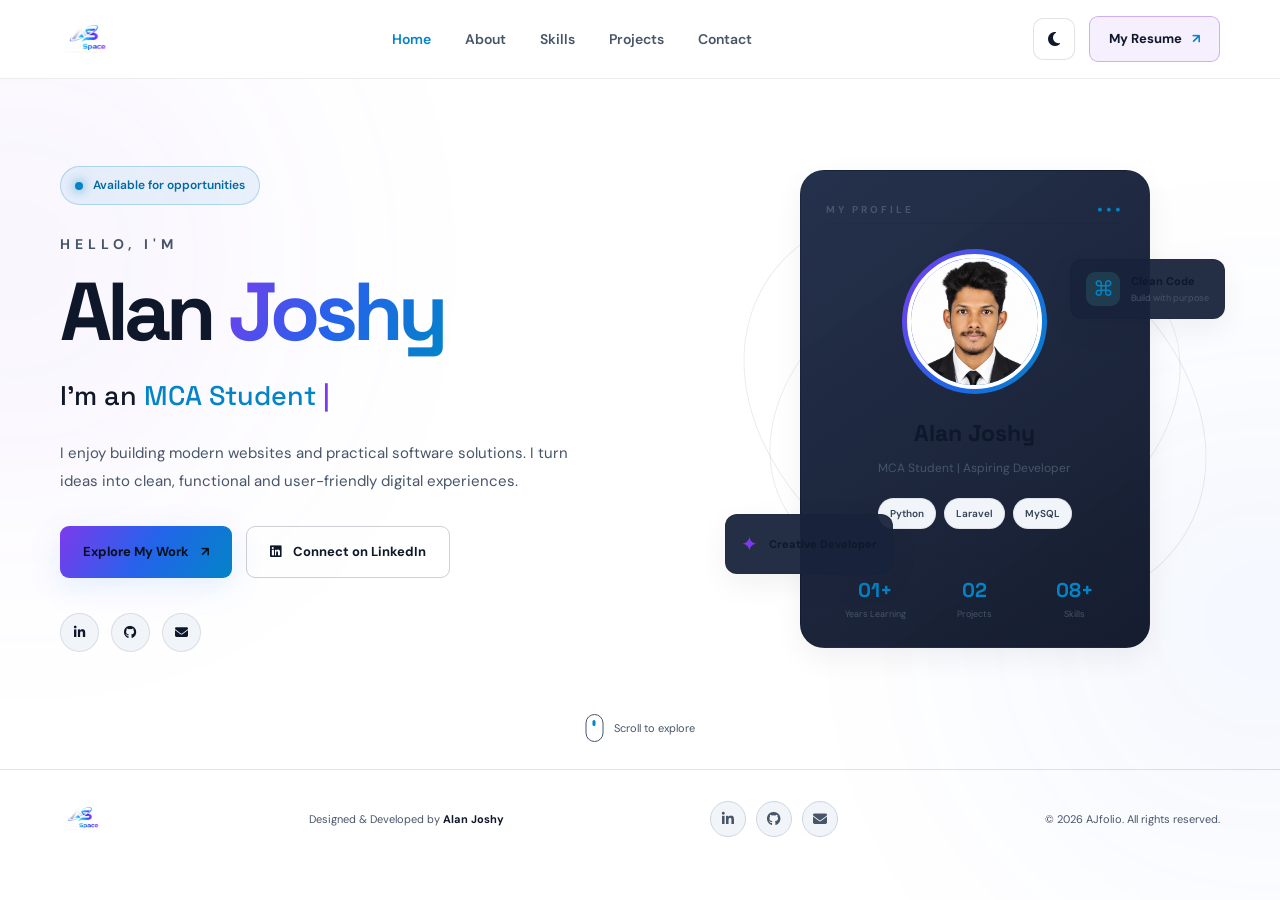
==== index.html @ fa3f9664 "first commit" ====
<!DOCTYPE html>
<html lang="en">
<head>
    <meta charset="UTF-8">
    <meta name="viewport" content="width=device-width, initial-scale=1.0">
    <meta name="description" content="Alan Joshy - MCA student and aspiring software developer. Explore my skills, projects and portfolio.">

    <title>AJfolio | Alan Joshy</title>

    <link rel="preconnect" href="https://fonts.googleapis.com">
    <link rel="preconnect" href="https://fonts.gstatic.com" crossorigin>
    <link href="https://fonts.googleapis.com/css2?family=DM+Sans:wght@400;500;600;700&family=Space+Grotesk:wght@400;500;600;700&display=swap" rel="stylesheet">
    <link rel="stylesheet" href="https://cdnjs.cloudflare.com/ajax/libs/font-awesome/6.5.2/css/all.min.css">
    <link rel="icon" type="image/png" href="Assets/images/logo.png">
    <script>
        (function() {
            var saved = localStorage.getItem('theme');
            var pref = saved || (window.matchMedia('(prefers-color-scheme: light)').matches ? 'light' : 'dark');
            document.documentElement.setAttribute('data-theme', pref);
        })();
    </script>
    <link rel="stylesheet" href="Assets/css/style.css">
</head>
<body>

    <div class="background-glow glow-one"></div>
    <div class="background-glow glow-two"></div>

    <!-- Navigation -->
    <header class="header">
        <nav class="navbar container">
            <a href="#home" class="logo" aria-label="AlanSpace Home">
                <img src="Assets/images/logo.png" alt="AlanSpace" class="logo-img">
            </a>

            <button class="menu-toggle" id="menuToggle"
                aria-label="Open navigation menu" aria-expanded="false">
                <span></span>
                <span></span>
                <span></span>
            </button>

            <ul class="nav-links" id="navLinks">
                <li><a href="index.html" class="active">Home</a></li>
                <li><a href="about.html">About</a></li>
                <li><a href="about.html#skills">Skills</a></li>
                <li><a href="about.html#projects">Projects</a></li>
                <li><a href="#contact">Contact</a></li>
            </ul>

            <div class="nav-actions">
                <button class="theme-toggle" id="themeToggle" type="button" aria-label="Toggle light and dark theme" title="Toggle white/black background">
                    <i class="fa-solid fa-sun"></i>
                </button>

                <a href="Assets/documents/Alan_Joshy_Resume_ATS.pdf"
                   class="nav-resume" target="_blank" rel="noopener">
                    My Resume <span>↗</span>
                </a>
            </div>
        </nav>
    </header>

    <main>

        <!-- Hero Section -->
        <section class="hero section" id="home">
            <div class="container hero-grid">

                <div class="hero-content reveal">
                    <div class="availability">
                        <span class="status-dot"></span>
                        Available for opportunities
                    </div>

                    <p class="intro-text">HELLO, I'M</p>

                    <h1>
                        Alan <span class="gradient-text">Joshy</span>
                    </h1>

                    <h2>
                        I'm an <span id="typingText">MCA Student</span>
                        <span class="typing-cursor">|</span>
                    </h2>

                    <p class="hero-description">
                        I enjoy building modern websites and practical
                        software solutions. I turn ideas into clean,
                        functional and user-friendly digital experiences.
                    </p>

                    <div class="hero-buttons">
                        <a href="about.html#projects" class="btn btn-primary">
                            Explore My Work <span>↗</span>
                        </a>

                        <a href="https://www.linkedin.com/in/alan-joshy-00505a39b?utm_source=share_via&utm_content=profile&utm_medium=member_android" class="btn btn-outline" target="_blank" rel="noopener noreferrer"><i class="fa-brands fa-linkedin"></i> Connect on LinkedIn</a>
                    </div>

                    <div class="social-links">
                        <a href="https://www.linkedin.com/in/alan-joshy-00505a39b?utm_source=share_via&utm_content=profile&utm_medium=member_android" target="_blank"
                           rel="noopener noreferrer" aria-label="LinkedIn" title="Connect on LinkedIn">
                            <i class="fa-brands fa-linkedin-in"></i>
                        </a>
                        <a href="https://github.com/" target="_blank"
                           rel="noopener noreferrer" aria-label="GitHub" title="GitHub">
                            <i class="fa-brands fa-github"></i>
                        </a>
                        <a href="mailto:alanjoshy.dev@gmail.com"
                           aria-label="Email" title="Email Alan Joshy">
                            <i class="fa-solid fa-envelope"></i>
                        </a>
                    </div>
                </div>

                <!-- Profile Visual -->
                <div class="hero-visual reveal">
                    <div class="orbit orbit-one"></div>
                    <div class="orbit orbit-two"></div>

                    <div class="profile-card">
                        <div class="profile-top">
                            <span class="profile-label">MY PROFILE</span>
                            <span class="profile-menu">•••</span>
                        </div>

                        <div class="profile-image">
                            <img src="Assets/images/profile.jpg"
                                 alt="Alan Joshy profile photo"
                                 onerror="this.style.display='none'; this.nextElementSibling.style.display='grid';">

                            <div class="profile-fallback">AJ</div>
                        </div>

                        <h3>Alan Joshy</h3>
                        <p>MCA Student | Aspiring Developer</p>

                        <div class="profile-tags">
                            <span>Python</span>
                            <span>Laravel</span>
                            <span>MySQL</span>
                        </div>

                        <div class="profile-bottom">
                            <div>
                                <strong>01+</strong>
                                <small>Years Learning</small>
                            </div>
                            <div>
                                <strong>02</strong>
                                <small>Projects</small>
                            </div>
                            <div>
                                <strong>08+</strong>
                                <small>Skills</small>
                            </div>
                        </div>
                    </div>

                    <div class="floating-card floating-code">
                        <span class="floating-icon">⌘</span>
                        <div>
                            <strong>Clean Code</strong>
                            <small>Build with purpose</small>
                        </div>
                    </div>

                    <div class="floating-card floating-tech">
                        <span>✦</span>
                        <strong>Creative Developer</strong>
                    </div>
                </div>

            </div>

            <a href="#about" class="scroll-indicator">
                <span></span> Scroll to explore
            </a>
        </section>

       
    <!-- Footer -->
    <footer class="footer">
        <div class="container footer-content">
            <a href="#home" class="logo" aria-label="AlanSpace Home">
                <img src="Assets/images/logo.png" alt="AlanSpace" class="logo-img">
            </a>

            <p>Designed & Developed by <strong>Alan Joshy</strong></p>

            <div class="footer-socials">
                <a href="https://www.linkedin.com/in/alan-joshy-00505a39b?utm_source=share_via&utm_content=profile&utm_medium=member_android" target="_blank" rel="noopener noreferrer" aria-label="LinkedIn" title="Connect on LinkedIn">
                    <i class="fa-brands fa-linkedin-in"></i>
                </a>
                <a href="https://github.com/" target="_blank" rel="noopener noreferrer" aria-label="GitHub" title="GitHub">
                    <i class="fa-brands fa-github"></i>
                </a>
                <a href="mailto:alanjoshy.dev@gmail.com" aria-label="Email" title="Email Alan Joshy">
                    <i class="fa-solid fa-envelope"></i>
                </a>
            </div>

            <p>© <span id="year"></span> AJfolio. All rights reserved.</p>
        </div>
    </footer>

    <button class="back-to-top" id="backToTop"
        aria-label="Back to top">↑</button>

    <script src="Assets/js/script.js"></script>
</body>
</html>
---- Assets/css/style.css ----
/* ================================
   AJFOLIO - MODERN PORTFOLIO DESIGN
================================ */

:root {
    --bg: #090d1b;
    --bg-soft: #10172a;
    --card: rgba(21, 30, 52, 0.78);
    --card-solid: #151e34;
    --text: #f4f6ff;
    --muted: #a3aec5;
    --purple: #a78bfa;
    --blue: #5da9ff;
    --cyan: #55e6d0;
    --border: rgba(255, 255, 255, 0.09);
    --gradient: linear-gradient(120deg, #a78bfa, #5da9ff, #55e6d0);
    --font: "DM Sans", sans-serif;
    --heading: "Space Grotesk", sans-serif;
}

* {
    margin: 0;
    padding: 0;
    box-sizing: border-box;
}

html {
    scroll-behavior: smooth;
    scroll-padding-top: 90px;
}

body {
    min-width: 320px;
    overflow-x: hidden;
    background: var(--bg);
    color: var(--text);
    font-family: var(--font);
    line-height: 1.7;
}

a {
    color: inherit;
    text-decoration: none;
}

button {
    font: inherit;
}

.container {
    width: min(1160px, calc(100% - 48px));
    margin: auto;
}

.section {
    padding: 110px 0;
    position: relative;
}

/* Background decoration */

.background-glow {
    position: fixed;
    width: 430px;
    height: 430px;
    border-radius: 50%;
    filter: blur(130px);
    opacity: 0.13;
    pointer-events: none;
    z-index: -1;
}

.glow-one {
    top: 5%;
    left: -200px;
    background: var(--purple);
}

.glow-two {
    right: -200px;
    top: 45%;
    background: var(--blue);
}

/* Header */

.header {
    position: sticky;
    top: 0;
    z-index: 1000;
    background: rgba(9, 13, 27, 0.82);
    backdrop-filter: blur(18px);
    border-bottom: 1px solid var(--border);
}

.navbar {
    min-height: 78px;
    display: flex;
    align-items: center;
    justify-content: space-between;
    gap: 25px;
}

.logo {
    display: inline-flex;
    align-items: center;
    text-decoration: none;
    line-height: 1;
    font-family: var(--heading);
    font-size: 32px;
    font-weight: 700;
    letter-spacing: -2px;
}

.logo-img {
    height: 50px;
    width: auto;
    max-height: 54px;
    object-fit: contain;
    display: block;
    transition: transform 0.3s ease, filter 0.3s ease;
}

.logo:hover .logo-img {
    transform: scale(1.05);
    filter: drop-shadow(0 0 12px rgba(56, 189, 248, 0.45));
}

.logo span {
    color: var(--cyan);
}

.nav-links {
    display: flex;
    align-items: center;
    gap: 34px;
    list-style: none;
}

.nav-links a {
    color: var(--muted);
    font-size: 14px;
    font-weight: 600;
    transition: color 0.3s;
}

.nav-links a:hover,
.nav-links a.active {
    color: var(--cyan);
}

.nav-resume {
    padding: 11px 19px;
    border: 1px solid rgba(167, 139, 250, 0.5);
    border-radius: 9px;
    font-size: 13px;
    font-weight: 700;
    transition: 0.3s;
}

.nav-resume span {
    margin-left: 7px;
    color: var(--cyan);
}

.nav-resume:hover {
    background: rgba(167, 139, 250, 0.13);
    border-color: var(--purple);
    transform: translateY(-2px);
}

.menu-toggle {
    display: none;
    width: 42px;
    height: 42px;
    background: transparent;
    border: 1px solid var(--border);
    border-radius: 9px;
    cursor: pointer;
}

.menu-toggle span {
    display: block;
    width: 19px;
    height: 2px;
    margin: 5px auto;
    background: var(--text);
    transition: 0.3s;
}

/* Hero */

.hero {
    min-height: 690px;
    display: flex;
    align-items: center;
    padding-top: 80px;
    padding-bottom: 110px;
}

.hero-grid {
    display: grid;
    grid-template-columns: 1.1fr 0.9fr;
    align-items: center;
    gap: 70px;
}

.availability {
    display: inline-flex;
    align-items: center;
    gap: 10px;
    padding: 8px 14px;
    border: 1px solid rgba(85, 230, 208, 0.23);
    border-radius: 30px;
    color: var(--cyan);
    background: rgba(85, 230, 208, 0.06);
    font-size: 12px;
    font-weight: 600;
    margin-bottom: 28px;
}

.status-dot {
    width: 8px;
    height: 8px;
    border-radius: 50%;
    background: var(--cyan);
    box-shadow: 0 0 12px var(--cyan);
}

.intro-text {
    font-size: 14px;
    letter-spacing: 5px;
    font-weight: 700;
    color: var(--muted);
}

.hero h1 {
    font-family: var(--heading);
    font-size: clamp(52px, 7vw, 82px);
    line-height: 1.1;
    letter-spacing: -5px;
    margin: 10px 0;
}

.gradient-text {
    background: var(--gradient);
    -webkit-background-clip: text;
    background-clip: text;
    color: transparent;
}

.hero h2 {
    font-family: var(--heading);
    font-size: clamp(20px, 3vw, 27px);
    font-weight: 500;
    margin: 16px 0;
}

#typingText {
    color: var(--cyan);
}

.typing-cursor {
    color: var(--purple);
    animation: blink 0.8s infinite;
}

@keyframes blink {
    50% { opacity: 0; }
}

.hero-description {
    max-width: 540px;
    color: var(--muted);
    font-size: 15px;
    line-height: 1.9;
    margin: 20px 0 30px;
}

.hero-buttons {
    display: flex;
    flex-wrap: wrap;
    gap: 14px;
}

.btn {
    display: inline-flex;
    align-items: center;
    justify-content: center;
    gap: 12px;
    padding: 14px 23px;
    border-radius: 9px;
    font-size: 13px;
    font-weight: 700;
    transition: 0.3s;
}

.btn-primary {
    color: #09111e;
    background: var(--gradient);
    box-shadow: 0 8px 30px rgba(93, 169, 255, 0.17);
}

.btn-primary:hover {
    transform: translateY(-4px);
    box-shadow: 0 12px 35px rgba(93, 169, 255, 0.3);
}

.btn-outline {
    border: 1px solid var(--border);
    color: var(--text);
}

.btn-outline:hover {
    border-color: var(--purple);
    color: var(--purple);
    transform: translateY(-3px);
}

.social-links {
    display: flex;
    gap: 12px;
    margin-top: 35px;
}

.social-links a {
    display: grid;
    place-items: center;
    width: 39px;
    height: 39px;
    border: 1px solid var(--border);
    border-radius: 50%;
    color: var(--muted);
    font-size: 13px;
    font-weight: 700;
    transition: 0.3s;
}

.social-links a:hover {
    color: var(--cyan);
    border-color: var(--cyan);
    transform: translateY(-4px);
}

/* Hero profile card */

.hero-visual {
    min-height: 480px;
    position: relative;
    display: grid;
    place-items: center;
}

.profile-card {
    position: relative;
    z-index: 2;
    width: min(350px, 85%);
    padding: 25px;
    text-align: center;
    background: linear-gradient(145deg, rgba(28, 41, 69, 0.96), rgba(14, 21, 40, 0.97));
    border: 1px solid rgba(167, 139, 250, 0.25);
    border-radius: 24px;
    box-shadow: 0 25px 80px rgba(0, 0, 0, 0.35);
}

.profile-top {
    display: flex;
    align-items: center;
    justify-content: space-between;
    margin-bottom: 25px;
}

.profile-label {
    color: var(--muted);
    font-size: 10px;
    letter-spacing: 3px;
    font-weight: 700;
}

.profile-menu {
    color: var(--cyan);
    letter-spacing: 3px;
}

.profile-image {
    width: 145px;
    height: 145px;
    margin: 0 auto 20px;
    padding: 5px;
    border-radius: 50%;
    background: var(--gradient);
}

.profile-image img,
.profile-fallback {
    width: 100%;
    height: 100%;
    border-radius: 50%;
    object-fit: cover;
    object-position: center top;
    border: 4px solid #18233b;
}

.profile-fallback {
    display: none;
    place-items: center;
    background: #202d4a;
    color: var(--cyan);
    font-family: var(--heading);
    font-size: 45px;
    font-weight: 700;
}

.profile-card h3 {
    font-family: var(--heading);
    font-size: 23px;
}

.profile-card > p {
    color: var(--muted);
    font-size: 12px;
    margin-top: 5px;
}

.profile-tags {
    display: flex;
    justify-content: center;
    gap: 8px;
    flex-wrap: wrap;
    margin: 20px 0 24px;
}

.profile-tags span,
.project-tech span {
    padding: 6px 11px;
    background: rgba(167, 139, 250, 0.1);
    border: 1px solid rgba(167, 139, 250, 0.15);
    border-radius: 20px;
    color: #c9b8ff;
    font-size: 10px;
    font-weight: 600;
}

.profile-bottom {
    display: grid;
    grid-template-columns: repeat(3, 1fr);
    padding-top: 19px;
    border-top: 1px solid var(--border);
}

.profile-bottom div {
    display: flex;
    flex-direction: column;
}

.profile-bottom strong {
    color: var(--cyan);
    font-family: var(--heading);
    font-size: 20px;
}

.profile-bottom small {
    color: var(--muted);
    font-size: 9px;
}

.orbit {
    position: absolute;
    border: 1px solid rgba(167, 139, 250, 0.16);
    border-radius: 50%;
    transform: rotate(-25deg);
}

.orbit-one {
    width: 430px;
    height: 310px;
}

.orbit-two {
    width: 490px;
    height: 370px;
    transform: rotate(30deg);
}

.floating-card {
    position: absolute;
    z-index: 3;
    display: flex;
    align-items: center;
    gap: 11px;
    padding: 12px 15px;
    background: rgba(25, 36, 61, 0.95);
    border: 1px solid var(--border);
    border-radius: 12px;
    box-shadow: 0 15px 35px rgba(0, 0, 0, 0.2);
}

.floating-code {
    top: 90px;
    right: -5px;
}

.floating-icon {
    display: grid;
    place-items: center;
    width: 34px;
    height: 34px;
    border-radius: 9px;
    background: rgba(85, 230, 208, 0.12);
    color: var(--cyan);
    font-size: 21px;
}

.floating-card div {
    display: flex;
    flex-direction: column;
}

.floating-card strong {
    font-size: 11px;
}

.floating-card small {
    color: var(--muted);
    font-size: 9px;
}

.floating-tech {
    bottom: 75px;
    left: -5px;
    font-size: 11px;
}

.floating-tech span {
    color: var(--purple);
    font-size: 20px;
}

.scroll-indicator {
    position: absolute;
    bottom: 27px;
    left: 50%;
    transform: translateX(-50%);
    display: flex;
    align-items: center;
    gap: 10px;
    color: var(--muted);
    font-size: 11px;
}

.scroll-indicator span {
    width: 18px;
    height: 28px;
    border: 1px solid var(--muted);
    border-radius: 15px;
    position: relative;
}

.scroll-indicator span::after {
    content: "";
    position: absolute;
    width: 3px;
    height: 6px;
    background: var(--cyan);
    top: 5px;
    left: 6px;
    border-radius: 5px;
    animation: scrollDown 1.4s infinite;
}

@keyframes scrollDown {
    to { transform: translateY(10px); opacity: 0; }
}

/* Section headings */

.section-heading {
    text-align: center;
    margin-bottom: 55px;
}

.section-label {
    color: var(--cyan);
    font-size: 11px;
    letter-spacing: 3px;
    font-weight: 700;
}

.section-heading h2 {
    font-family: var(--heading);
    font-size: clamp(34px, 5vw, 48px);
    letter-spacing: -2px;
    margin: 10px 0;
}

.section-heading p {
    color: var(--muted);
    font-size: 14px;
}

/* About */

.about-section {
    background: rgba(17, 25, 45, 0.48);
    border-top: 1px solid var(--border);
    border-bottom: 1px solid var(--border);
}

.about-grid {
    display: grid;
    grid-template-columns: 1.1fr 0.9fr;
    gap: 25px;
}

.about-main-card,
.info-card {
    background: var(--card);
    border: 1px solid var(--border);
    border-radius: 18px;
    backdrop-filter: blur(10px);
}

.about-main-card {
    padding: 38px;
}

.card-number,
.project-number {
    color: var(--cyan);
    font-size: 10px;
    letter-spacing: 2px;
    font-weight: 700;
}

.about-main-card h3 {
    max-width: 440px;
    font-family: var(--heading);
    font-size: 31px;
    line-height: 1.3;
    margin: 23px 0;
}

.about-main-card p {
    color: var(--muted);
    font-size: 14px;
    margin-bottom: 15px;
}

.text-link,
.project-link {
    display: inline-flex;
    gap: 10px;
    color: var(--cyan);
    font-size: 13px;
    font-weight: 700;
    margin-top: 18px;
}

.text-link:hover,
.project-link:hover {
    color: var(--purple);
}

.about-side {
    display: flex;
    flex-direction: column;
    gap: 15px;
}

.info-card {
    flex: 1;
    display: flex;
    align-items: center;
    gap: 18px;
    padding: 20px;
    transition: 0.3s;
}

.info-card:hover {
    transform: translateX(6px);
    border-color: rgba(85, 230, 208, 0.35);
}

.info-icon {
    display: grid;
    place-items: center;
    min-width: 48px;
    height: 48px;
    border-radius: 13px;
    background: rgba(167, 139, 250, 0.12);
    font-size: 21px;
}

.info-card h4 {
    font-size: 14px;
}

.info-card p {
    color: var(--cyan);
    font-size: 12px;
    font-weight: 600;
}

.info-card small {
    color: var(--muted);
    font-size: 10px;
}

/* Skills */

.skills-grid {
    display: grid;
    grid-template-columns: repeat(4, 1fr);
    gap: 17px;
}

.skill-card {
    padding: 25px 15px;
    text-align: center;
    background: var(--card);
    border: 1px solid var(--border);
    border-radius: 15px;
    transition: 0.3s;
}

.skill-card:hover {
    transform: translateY(-7px);
    border-color: rgba(93, 169, 255, 0.5);
    background: rgba(30, 43, 71, 0.85);
}

.skill-icon {
    display: grid;
    place-items: center;
    width: 55px;
    height: 55px;
    margin: 0 auto 15px;
    border-radius: 15px;
    font-family: var(--heading);
    font-size: 17px;
    font-weight: 700;
    color: white;
    background: linear-gradient(135deg, #7458d7, #398fd7);
}

.django { background: linear-gradient(135deg, #166c50, #25a77a); }
.php { background: linear-gradient(135deg, #5967b9, #8998eb); }
.laravel { background: linear-gradient(135deg, #d44a55, #f58b66); }
.mysql { background: linear-gradient(135deg, #287b9c, #52b8ca); }
.c-lang { background: linear-gradient(135deg, #3157a1, #6598e8); }
.linux { background: linear-gradient(135deg, #a26c28, #e3b94d); }
.git { background: linear-gradient(135deg, #c94c39, #ed8154); }

.skill-card h3 {
    font-size: 14px;
}

.skill-card p {
    color: var(--muted);
    font-size: 11px;
    margin-top: 5px;
}

/* Projects */

.projects-section {
    background: rgba(17, 25, 45, 0.48);
    border-top: 1px solid var(--border);
    border-bottom: 1px solid var(--border);
}

.projects-grid {
    display: grid;
    grid-template-columns: repeat(3, 1fr);
    gap: 22px;
}

.project-card {
    overflow: hidden;
    background: var(--card);
    border: 1px solid var(--border);
    border-radius: 17px;
    transition: 0.3s;
}

.project-card:hover {
    transform: translateY(-8px);
    border-color: rgba(167, 139, 250, 0.45);
    box-shadow: 0 20px 45px rgba(0, 0, 0, 0.2);
}

.project-visual {
    min-height: 175px;
    display: flex;
    flex-direction: column;
    align-items: center;
    justify-content: center;
    gap: 9px;
    position: relative;
    overflow: hidden;
}

.project-visual::before,
.project-visual::after {
    content: "";
    position: absolute;
    width: 160px;
    height: 160px;
    border: 1px solid rgba(255, 255, 255, 0.12);
    border-radius: 50%;
}

.project-visual::after {
    width: 230px;
    height: 230px;
}

.project-one {
    background: linear-gradient(135deg, #174c59, #1c283e);
}

.project-two {
    background: linear-gradient(135deg, #513a82, #202846);
}

.project-three {
    background: linear-gradient(135deg, #23538b, #19243d);
}

.project-symbol {
    position: relative;
    z-index: 1;
    font-size: 47px;
    color: white;
}

.project-category {
    position: relative;
    z-index: 1;
    font-size: 10px;
    color: rgba(255, 255, 255, 0.8);
    letter-spacing: 1px;
}

.project-content {
    padding: 23px;
}

.project-content h3 {
    font-family: var(--heading);
    font-size: 20px;
    margin: 9px 0;
}

.project-content p {
    min-height: 76px;
    color: var(--muted);
    font-size: 12px;
    line-height: 1.8;
}

.project-tech {
    display: flex;
    flex-wrap: wrap;
    gap: 7px;
    margin-top: 17px;
}

.project-tech span {
    font-size: 9px;
}

.project-link {
    margin-top: 22px;
}

/* Contact */

.contact-card {
    min-height: 300px;
    display: flex;
    align-items: center;
    justify-content: space-between;
    gap: 30px;
    padding: 55px;
    position: relative;
    overflow: hidden;
    background: linear-gradient(115deg, #1d2a4b, #251e49);
    border: 1px solid rgba(167, 139, 250, 0.25);
    border-radius: 23px;
}

.contact-content {
    max-width: 590px;
    position: relative;
    z-index: 2;
}

.contact-content h2 {
    font-family: var(--heading);
    font-size: clamp(30px, 4vw, 44px);
    line-height: 1.2;
    margin: 15px 0;
}

.contact-content p {
    color: var(--muted);
    font-size: 13px;
    margin-bottom: 25px;
}

.contact-decoration {
    position: absolute;
    right: 80px;
    top: 50%;
    transform: translateY(-50%);
    width: 230px;
    height: 230px;
    display: grid;
    place-items: center;
}

.contact-decoration > span {
    position: relative;
    z-index: 2;
    font-family: var(--heading);
    font-size: 55px;
    font-weight: 700;
    letter-spacing: -5px;
    color: rgba(255, 255, 255, 0.9);
}

.contact-circle {
    position: absolute;
    border: 1px solid rgba(255, 255, 255, 0.15);
    border-radius: 50%;
}

.circle-a {
    inset: 0;
}

.circle-b {
    inset: 25px;
    background: rgba(167, 139, 250, 0.08);
}

/* Footer */

.footer {
    padding: 28px 0;
    border-top: 1px solid var(--border);
}


.footer-socials {
    display: flex;
    align-items: center;
    gap: 10px;
}

.footer-socials a {
    display: grid;
    place-items: center;
    width: 36px;
    height: 36px;
    border: 1px solid var(--border);
    border-radius: 50%;
    color: var(--muted);
    font-size: 14px;
    background: var(--card);
    transition: 0.3s;
}

.footer-socials a:hover {
    color: var(--cyan);
    border-color: var(--cyan);
    transform: translateY(-3px);
    box-shadow: 0 4px 12px rgba(6, 182, 212, 0.2);
}

[data-theme="light"] .footer-socials a {
    background: #f1f5f9;
    border-color: #cbd5e1;
    color: #475569;
}

[data-theme="light"] .footer-socials a:hover {
    color: #0284c7;
    border-color: #0284c7;
    background: #e0f2fe;
}

.footer-content {
    display: flex;
    align-items: center;
    justify-content: space-between;
    gap: 15px;
}

.footer-content .logo {
    font-size: 26px;
}

.footer-content .logo-img {
    height: 42px;
    max-height: 46px;
}

.footer-content p {
    color: var(--muted);
    font-size: 11px;
}

.footer-content strong {
    color: var(--text);
}

/* Back to top */

.back-to-top {
    position: fixed;
    right: 25px;
    bottom: 25px;
    z-index: 900;
    width: 44px;
    height: 44px;
    border: 0;
    border-radius: 12px;
    background: var(--gradient);
    color: #08111d;
    font-size: 23px;
    cursor: pointer;
    opacity: 0;
    visibility: hidden;
    transform: translateY(12px);
    transition: 0.3s;
}

.back-to-top.visible {
    opacity: 1;
    visibility: visible;
    transform: translateY(0);
}

/* Scroll reveal */

.reveal {
    opacity: 0;
    transform: translateY(25px);
    transition: opacity 0.7s ease, transform 0.7s ease;
}

.reveal.show {
    opacity: 1;
    transform: translateY(0);
}

/* Responsive design */

@media (max-width: 950px) {
    .nav-links {
        gap: 18px;
    }

    .hero-grid {
        gap: 25px;
    }

    .hero h1 {
        font-size: 65px;
    }

    .projects-grid {
        grid-template-columns: repeat(2, 1fr);
    }

    .project-card:last-child {
        grid-column: 1 / -1;
    }
}

@media (max-width: 760px) {
    .section {
        padding: 80px 0;
    }

    .navbar {
        min-height: 70px;
    }

    .nav-actions {
        margin-left: auto;
        order: 2;
        gap: 10px;
    }

    .menu-toggle {
        display: block;
        order: 3;
    }

    .nav-links {
        position: absolute;
        top: 70px;
        left: 0;
        right: 0;
        display: none;
        flex-direction: column;
        align-items: stretch;
        gap: 0;
        padding: 12px 24px 20px;
        background: #10172a;
        border-bottom: 1px solid var(--border);
    }

    .nav-links.open {
        display: flex;
    }

    .nav-links a {
        display: block;
        padding: 13px 0;
    }

    .hero {
        padding-top: 65px;
        padding-bottom: 95px;
    }

    .hero-grid {
        grid-template-columns: 1fr;
        text-align: center;
    }

    .hero-content {
        display: flex;
        flex-direction: column;
        align-items: center;
    }

    .hero-description {
        max-width: 600px;
    }

    .hero-visual {
        min-height: 470px;
        margin-top: 15px;
    }

    .about-grid {
        grid-template-columns: 1fr;
    }

    .skills-grid {
        grid-template-columns: repeat(2, 1fr);
    }

    .contact-decoration {
        right: -65px;
        opacity: 0.45;
    }

    .footer-content {
        flex-direction: column;
        text-align: center;
    }
}

@media (max-width: 520px) {
    .logo-img {
        height: 40px;
        max-height: 44px;
    }

    .theme-toggle {
        width: 36px;
        height: 36px;
        font-size: 14px;
    }

    .container {
        width: min(100% - 32px, 1160px);
    }

    .section {
        padding: 70px 0;
    }

    .nav-resume {
        padding: 9px 11px;
        font-size: 11px;
    }

    .hero h1 {
        font-size: 54px;
        letter-spacing: -3px;
    }

    .hero h2 {
        font-size: 20px;
    }

    .hero-description {
        font-size: 13px;
    }

    .hero-visual {
        min-height: 430px;
    }

    .profile-card {
        width: min(330px, 90%);
        padding: 21px;
    }

    .orbit-one {
        width: 320px;
        height: 260px;
    }

    .orbit-two {
        width: 350px;
        height: 300px;
    }

    .floating-code {
        right: -2px;
        top: 50px;
    }

    .floating-tech {
        left: -2px;
        bottom: 45px;
    }

    .about-main-card {
        padding: 25px;
    }

    .about-main-card h3 {
        font-size: 26px;
    }

    .skills-grid {
        gap: 12px;
    }

    .skill-card {
        padding: 20px 10px;
    }

    .projects-grid {
        grid-template-columns: 1fr;
    }

    .project-card:last-child {
        grid-column: auto;
    }

    .project-content p {
        min-height: auto;
    }

    .contact-card {
        padding: 32px 25px;
    }

    .contact-decoration {
        right: -100px;
        opacity: 0.25;
    }

    .back-to-top {
        right: 15px;
        bottom: 15px;
    }
}

@media (prefers-reduced-motion: reduce) {
    *,
    *::before,
    *::after {
        scroll-behavior: auto !important;
        animation-duration: 0.01ms !important;
        animation-iteration-count: 1 !important;
        transition-duration: 0.01ms !important;
    }

    .reveal {
        opacity: 1;
        transform: none;
    }
}


/* =====================================
   LIGHT & DARK THEME CONFIGURATION
   ===================================== */

[data-theme="light"] {
    color-scheme: light;
    --bg: #ffffff;
    --bg-soft: #f8fafc;
    --card: #ffffff;
    --card-solid: #f8fafc;
    --text: #0f172a;
    --muted: #475569;
    --purple: #7c3aed;
    --blue: #2563eb;
    --cyan: #0284c7;
    --border: rgba(15, 23, 42, 0.12);
    --gradient: linear-gradient(120deg, #7c3aed, #2563eb, #0284c7);
}

/* Nav Actions & Theme Toggle Button */
.nav-actions {
    display: flex;
    align-items: center;
    gap: 14px;
}

.theme-toggle {
    display: inline-flex;
    align-items: center;
    justify-content: center;
    width: 42px;
    height: 42px;
    border-radius: 10px;
    background: var(--card);
    border: 1px solid var(--border);
    color: var(--text);
    cursor: pointer;
    font-size: 16px;
    transition: transform 0.25s ease, background 0.25s ease, border-color 0.25s ease, color 0.25s ease, box-shadow 0.25s ease;
}

.theme-toggle:hover {
    transform: translateY(-2px);
    border-color: var(--cyan);
    color: var(--cyan);
    box-shadow: 0 4px 15px rgba(85, 230, 208, 0.25);
}

/* Light Theme Overrides */
[data-theme="light"] .header {
    background: rgba(255, 255, 255, 0.88);
    border-bottom: 1px solid rgba(15, 23, 42, 0.08);
}

[data-theme="light"] .header.scrolled {
    box-shadow: 0 4px 20px rgba(0, 0, 0, 0.06);
}

[data-theme="light"] .background-glow {
    opacity: 0.08;
    filter: blur(140px);
}

[data-theme="light"] .profile-card,
[data-theme="light"] .floating-card,
[data-theme="light"] .project-card,
[data-theme="light"] .skill-card,
[data-theme="light"] .story-main-card,
[data-theme="light"] .story-info-card,
[data-theme="light"] .education-card,
[data-theme="light"] .interest-card,
[data-theme="light"] .about-project-card,
[data-theme="light"] .extra-card,
[data-theme="light"] .about-cta-card {
    box-shadow: 0 10px 30px rgba(15, 23, 42, 0.06);
    border-color: rgba(15, 23, 42, 0.1);
}

[data-theme="light"] .profile-image img,
[data-theme="light"] .about-profile-image img {
    border-color: #ffffff;
}

[data-theme="light"] .profile-top {
    border-bottom: 1px solid rgba(15, 23, 42, 0.08);
}

[data-theme="light"] .profile-bottom {
    border-top: 1px solid rgba(15, 23, 42, 0.08);
}

[data-theme="light"] .profile-fallback,
[data-theme="light"] .about-image-fallback {
    background: #e2e8f0;
    color: #0284c7;
}

[data-theme="light"] .nav-resume {
    background: rgba(124, 58, 237, 0.08);
    border-color: rgba(124, 58, 237, 0.35);
    color: var(--text);
}

[data-theme="light"] .nav-resume:hover {
    background: rgba(124, 58, 237, 0.15);
}

[data-theme="light"] .btn-outline {
    border-color: rgba(15, 23, 42, 0.2);
    color: var(--text);
}

[data-theme="light"] .btn-outline:hover {
    background: rgba(15, 23, 42, 0.05);
}

[data-theme="light"] .social-links a {
    background: #f1f5f9;
    border-color: rgba(15, 23, 42, 0.1);
    color: var(--text);
}

[data-theme="light"] .social-links a:hover {
    background: #e2e8f0;
    border-color: var(--cyan);
    color: var(--cyan);
}

[data-theme="light"] .availability {
    background: rgba(2, 132, 199, 0.08);
    border-color: rgba(2, 132, 199, 0.25);
    color: #0369a1;
}

[data-theme="light"] .profile-tags span {
    background: #f1f5f9;
    border: 1px solid rgba(15, 23, 42, 0.08);
    color: #334155;
}

[data-theme="light"] .orbit {
    border-color: rgba(15, 23, 42, 0.08);
}

[data-theme="light"] .back-to-top {
    background: #ffffff;
    border-color: rgba(15, 23, 42, 0.15);
    color: var(--text);
    box-shadow: 0 4px 20px rgba(0, 0, 0, 0.1);
}

[data-theme="light"] .menu-toggle span {
    background: var(--text);
}

[data-theme="light"] .nav-links {
    background: #ffffff;
}

[data-theme="light"] .about-story-section,
[data-theme="light"] .education-section,
[data-theme="light"] .about-projects-section {
    background: #f8fafc;
    border-color: rgba(15, 23, 42, 0.08);
}

[data-theme="light"] .cta-symbol {
    color: rgba(15, 23, 42, 0.04);
}
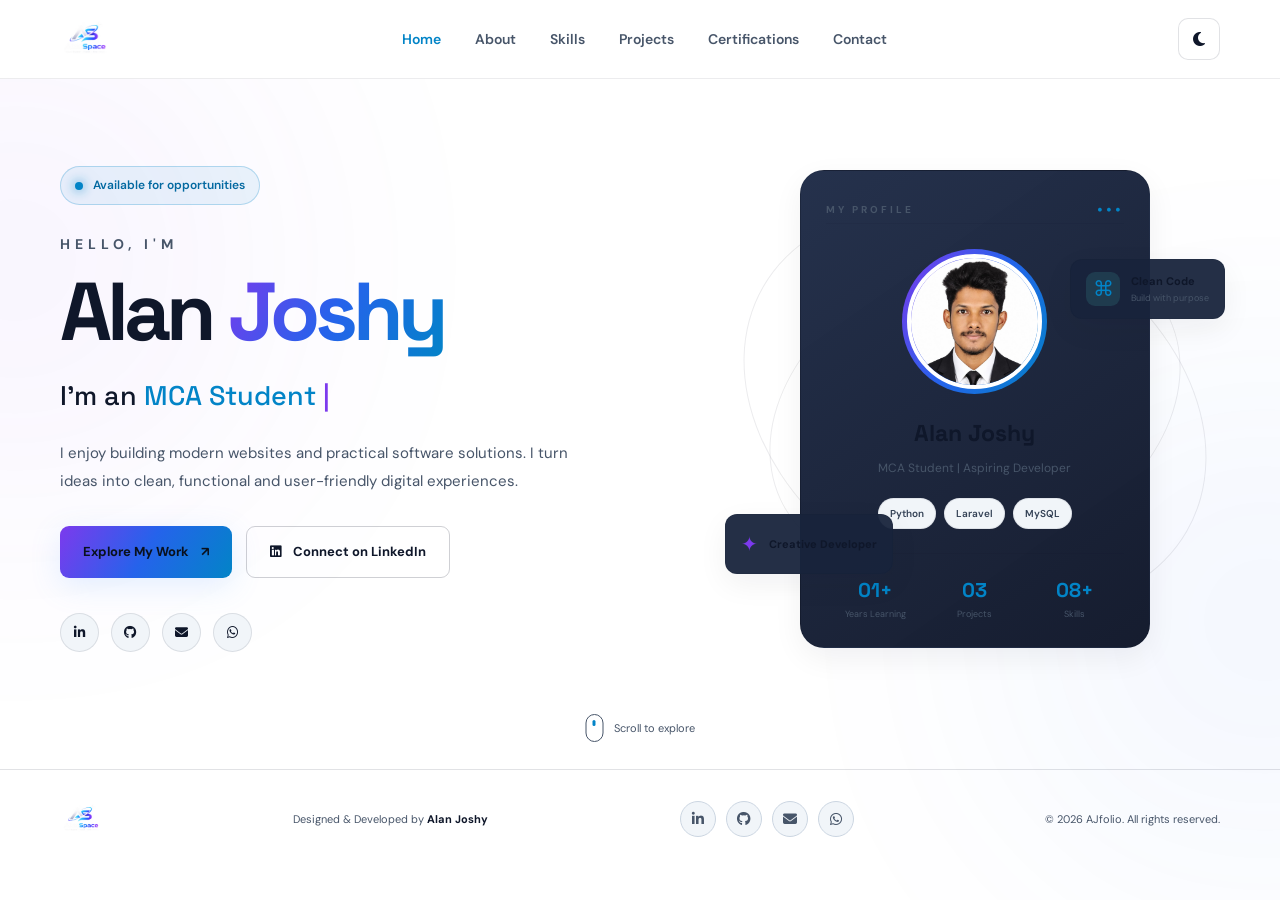
==== commit 9b73a24c: "first commit" ====
--- a/index.html
+++ b/index.html
@@ -45,19 +45,15 @@
                 <li><a href="index.html" class="active">Home</a></li>
                 <li><a href="about.html">About</a></li>
                 <li><a href="about.html#skills">Skills</a></li>
-                <li><a href="about.html#projects">Projects</a></li>
-                <li><a href="#contact">Contact</a></li>
+                <li><a href="projects.html">Projects</a></li>
+                <li><a href="certifications.html">Certifications</a></li>
+                <li><a href="contact.html">Contact</a></li>
             </ul>
 
             <div class="nav-actions">
                 <button class="theme-toggle" id="themeToggle" type="button" aria-label="Toggle light and dark theme" title="Toggle white/black background">
                     <i class="fa-solid fa-sun"></i>
                 </button>
-
-                <a href="Assets/documents/Alan_Joshy_Resume_ATS.pdf"
-                   class="nav-resume" target="_blank" rel="noopener">
-                    My Resume <span>↗</span>
-                </a>
             </div>
         </nav>
     </header>
@@ -100,17 +96,21 @@
                     </div>
 
                     <div class="social-links">
-                        <a href="https://www.linkedin.com/in/alan-joshy-00505a39b?utm_source=share_via&utm_content=profile&utm_medium=member_android" target="_blank"
+                        <a href="https://www.linkedin.com/in/alan-joshy-00505a39b" target="_blank"
                            rel="noopener noreferrer" aria-label="LinkedIn" title="Connect on LinkedIn">
                             <i class="fa-brands fa-linkedin-in"></i>
                         </a>
-                        <a href="https://github.com/" target="_blank"
+                        <a href="https://github.com/alanjoshy8606-cell" target="_blank"
                            rel="noopener noreferrer" aria-label="GitHub" title="GitHub">
                             <i class="fa-brands fa-github"></i>
                         </a>
-                        <a href="mailto:alanjoshy.dev@gmail.com"
+                        <a href="mailto:alanjoshymukalel8606@gmail.com"
                            aria-label="Email" title="Email Alan Joshy">
                             <i class="fa-solid fa-envelope"></i>
+                        </a>
+                        <a href="https://wa.me/918606844054" target="_blank"
+                           rel="noopener noreferrer" aria-label="WhatsApp" title="Chat on WhatsApp">
+                            <i class="fa-brands fa-whatsapp"></i>
                         </a>
                     </div>
                 </div>
@@ -149,7 +149,7 @@
                                 <small>Years Learning</small>
                             </div>
                             <div>
-                                <strong>02</strong>
+                                <strong>03</strong>
                                 <small>Projects</small>
                             </div>
                             <div>
@@ -180,7 +180,8 @@
             </a>
         </section>
 
-       
+    </main>
+
     <!-- Footer -->
     <footer class="footer">
         <div class="container footer-content">
@@ -191,14 +192,17 @@
             <p>Designed & Developed by <strong>Alan Joshy</strong></p>
 
             <div class="footer-socials">
-                <a href="https://www.linkedin.com/in/alan-joshy-00505a39b?utm_source=share_via&utm_content=profile&utm_medium=member_android" target="_blank" rel="noopener noreferrer" aria-label="LinkedIn" title="Connect on LinkedIn">
+                <a href="https://www.linkedin.com/in/alan-joshy-00505a39b" target="_blank" rel="noopener noreferrer" aria-label="LinkedIn" title="Connect on LinkedIn">
                     <i class="fa-brands fa-linkedin-in"></i>
                 </a>
-                <a href="https://github.com/" target="_blank" rel="noopener noreferrer" aria-label="GitHub" title="GitHub">
+                <a href="https://github.com/alanjoshy8606-cell" target="_blank" rel="noopener noreferrer" aria-label="GitHub" title="GitHub">
                     <i class="fa-brands fa-github"></i>
                 </a>
-                <a href="mailto:alanjoshy.dev@gmail.com" aria-label="Email" title="Email Alan Joshy">
+                <a href="mailto:alanjoshymukalel8606@gmail.com" aria-label="Email" title="Email Alan Joshy">
                     <i class="fa-solid fa-envelope"></i>
+                </a>
+                <a href="https://wa.me/918606844054" target="_blank" rel="noopener noreferrer" aria-label="WhatsApp" title="Chat on WhatsApp">
+                    <i class="fa-brands fa-whatsapp"></i>
                 </a>
             </div>
 
--- a/Assets/css/style.css
+++ b/Assets/css/style.css
@@ -1464,3 +1464,121 @@
 [data-theme="light"] .cta-symbol {
     color: rgba(15, 23, 42, 0.04);
 }
+
+
+/* =====================================
+   CONTACT PAGE & CARDS
+===================================== */
+
+.contact-grid {
+    display: grid;
+    grid-template-columns: repeat(auto-fit, minmax(280px, 1fr));
+    gap: 24px;
+    margin-top: 35px;
+}
+
+.contact-info-card {
+    background: var(--card);
+    border: 1px solid var(--border);
+    border-radius: 18px;
+    padding: 30px 26px;
+    display: flex;
+    flex-direction: column;
+    align-items: flex-start;
+    gap: 14px;
+    transition: all 0.3s ease;
+    position: relative;
+    overflow: hidden;
+}
+
+.contact-info-card:hover {
+    transform: translateY(-4px);
+    border-color: rgba(167, 139, 250, 0.45);
+    box-shadow: 0 14px 32px rgba(0, 0, 0, 0.28);
+}
+
+.contact-icon-box {
+    width: 50px;
+    height: 50px;
+    border-radius: 14px;
+    display: grid;
+    place-items: center;
+    font-size: 22px;
+    color: var(--cyan);
+    background: rgba(85, 230, 208, 0.1);
+    border: 1px solid rgba(85, 230, 208, 0.2);
+    transition: 0.3s ease;
+}
+
+.contact-info-card:hover .contact-icon-box {
+    transform: scale(1.08);
+    background: var(--gradient);
+    color: #090d1b;
+}
+
+.contact-info-card .contact-label {
+    font-size: 11px;
+    font-weight: 700;
+    letter-spacing: 2px;
+    text-transform: uppercase;
+    color: var(--purple);
+}
+
+.contact-info-card .contact-value {
+    font-family: var(--heading);
+    font-size: 17px;
+    font-weight: 600;
+    color: var(--text);
+    word-break: break-word;
+}
+
+.contact-info-card .contact-desc {
+    font-size: 13px;
+    color: var(--muted);
+    line-height: 1.6;
+}
+
+.contact-info-card .contact-action-link {
+    display: inline-flex;
+    align-items: center;
+    gap: 8px;
+    font-size: 13px;
+    font-weight: 600;
+    color: var(--cyan);
+    margin-top: auto;
+    padding-top: 8px;
+    transition: 0.2s ease;
+}
+
+.contact-info-card .contact-action-link:hover {
+    color: var(--text);
+    gap: 12px;
+}
+
+[data-theme="light"] .contact-info-card {
+    background: #ffffff;
+    border-color: rgba(15, 23, 42, 0.1);
+    box-shadow: 0 10px 30px rgba(15, 23, 42, 0.05);
+}
+
+[data-theme="light"] .contact-icon-box {
+    background: rgba(2, 132, 199, 0.1);
+    border-color: rgba(2, 132, 199, 0.2);
+    color: #0284c7;
+}
+
+[data-theme="light"] .contact-info-card:hover .contact-icon-box {
+    color: #ffffff;
+}
+
+[data-theme="light"] .contact-info-card .contact-label {
+    color: #7c3aed;
+}
+
+[data-theme="light"] .contact-info-card .contact-action-link {
+    color: #0284c7;
+}
+
+[data-theme="light"] .contact-info-card .contact-action-link:hover {
+    color: #0f172a;
+}
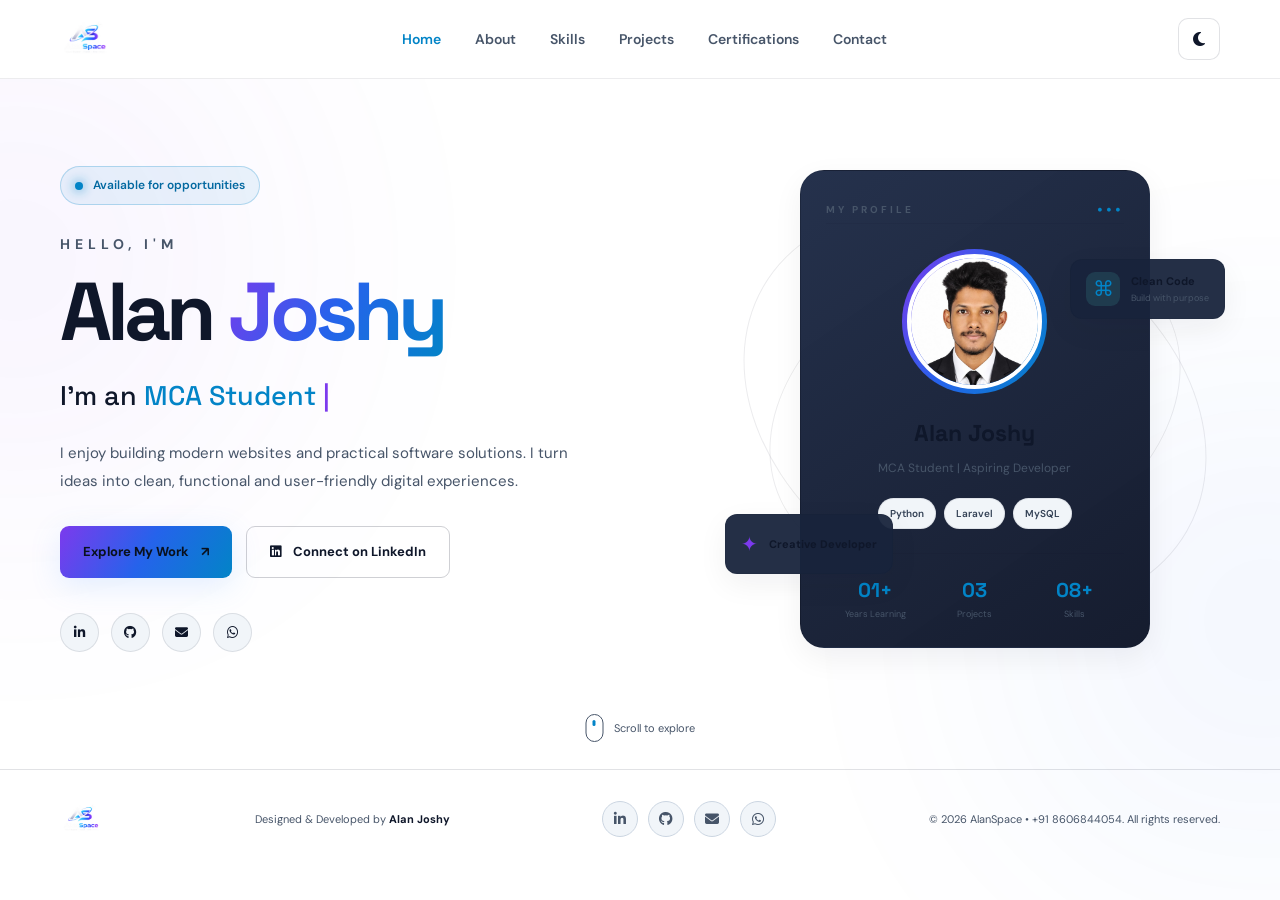
==== commit aa0db3bd: "first commit" ====
--- a/index.html
+++ b/index.html
@@ -6,7 +6,7 @@
     <meta name="viewport" content="width=device-width, initial-scale=1.0">
     <meta name="description" content="Alan Joshy - MCA student and aspiring software developer. Explore my skills, projects and portfolio.">
 
-    <title>AJfolio | Alan Joshy</title>
+    <title>AlanSpace | Alan Joshy</title>
 
     <link rel="preconnect" href="https://fonts.googleapis.com">
     <link rel="preconnect" href="https://fonts.gstatic.com" crossorigin>
@@ -175,7 +175,7 @@
 
             </div>
 
-            <a href="#about" class="scroll-indicator">
+            <a href="about.html" class="scroll-indicator">
                 <span></span> Scroll to explore
             </a>
         </section>
@@ -206,7 +206,7 @@
                 </a>
             </div>
 
-            <p>© <span id="year"></span> AJfolio. All rights reserved.</p>
+            <p>© <span id="year"></span> AlanSpace • <a href="tel:+918606844054" class="footer-phone-link">+91 8606844054</a>. All rights reserved.</p>
         </div>
     </footer>
 
--- a/Assets/css/style.css
+++ b/Assets/css/style.css
@@ -1582,3 +1582,14 @@
 [data-theme="light"] .contact-info-card .contact-action-link:hover {
     color: #0f172a;
 }
+
+/* Footer Phone Link */
+.footer-phone-link {
+    color: inherit;
+    text-decoration: none;
+    transition: color 0.3s ease;
+}
+
+.footer-phone-link:hover {
+    color: var(--cyan);
+}
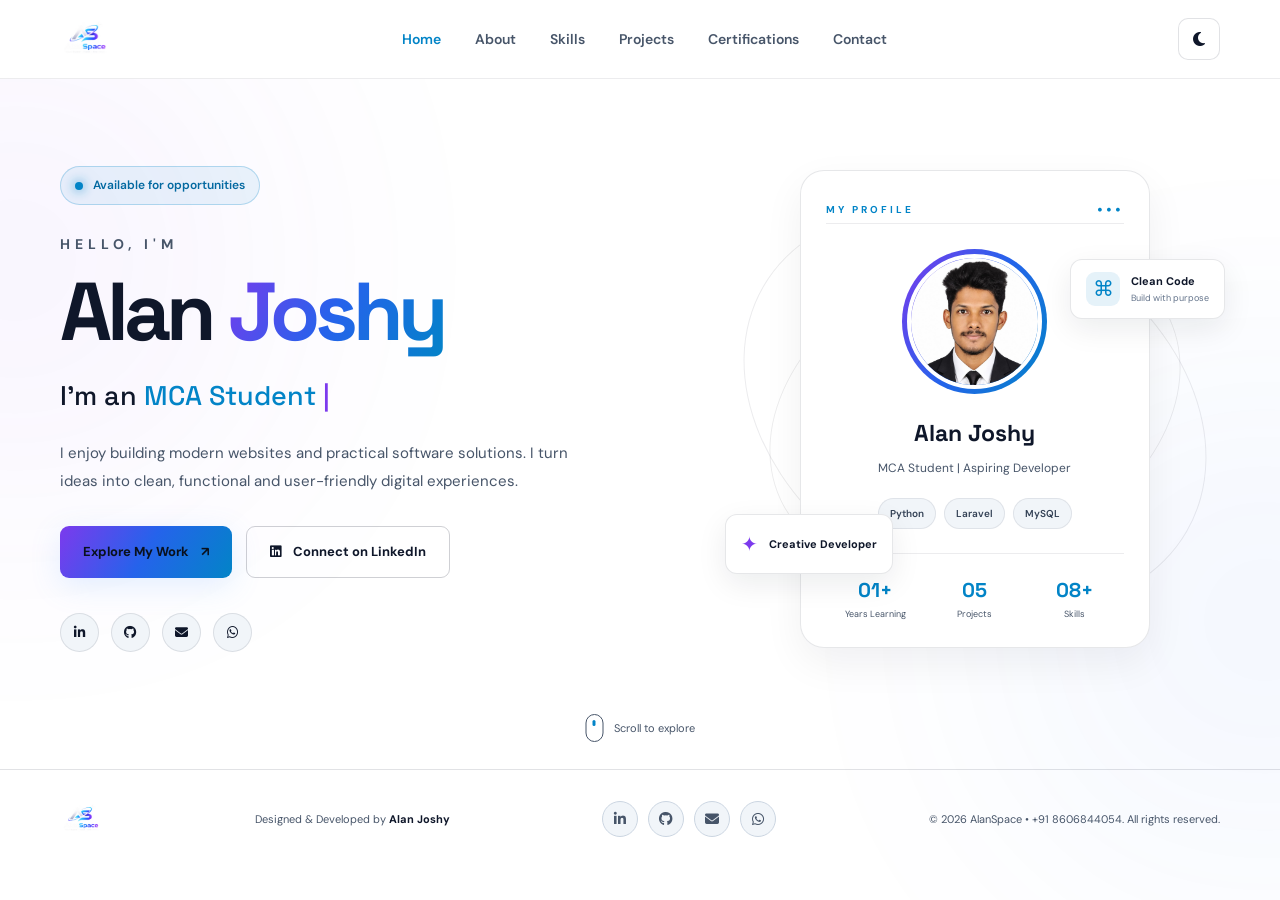
==== commit 56f758f6: "Describe what you changed" ====
--- a/index.html
+++ b/index.html
@@ -149,7 +149,7 @@
                                 <small>Years Learning</small>
                             </div>
                             <div>
-                                <strong>03</strong>
+                                <strong>05</strong>
                                 <small>Projects</small>
                             </div>
                             <div>
--- a/Assets/css/style.css
+++ b/Assets/css/style.css
@@ -1358,8 +1358,11 @@
     filter: blur(140px);
 }
 
+/* Light Theme Cards & Containers */
 [data-theme="light"] .profile-card,
+[data-theme="light"] .about-image-frame,
 [data-theme="light"] .floating-card,
+[data-theme="light"] .floating-note,
 [data-theme="light"] .project-card,
 [data-theme="light"] .skill-card,
 [data-theme="light"] .story-main-card,
@@ -1368,9 +1371,160 @@
 [data-theme="light"] .interest-card,
 [data-theme="light"] .about-project-card,
 [data-theme="light"] .extra-card,
-[data-theme="light"] .about-cta-card {
-    box-shadow: 0 10px 30px rgba(15, 23, 42, 0.06);
+[data-theme="light"] .objective-card,
+[data-theme="light"] .about-cta-card,
+[data-theme="light"] .contact-card {
+    background: #ffffff !important;
+    box-shadow: 0 15px 40px rgba(15, 23, 42, 0.06) !important;
+    border-color: rgba(15, 23, 42, 0.1) !important;
+}
+
+[data-theme="light"] .profile-card h3,
+[data-theme="light"] .about-image-frame h2 {
+    color: #0f172a;
+}
+
+[data-theme="light"] .profile-card > p,
+[data-theme="light"] .about-image-frame > p {
+    color: #475569;
+}
+
+[data-theme="light"] .profile-label {
+    color: #0284c7;
+}
+
+[data-theme="light"] .profile-menu {
+    color: #0284c7;
+}
+
+[data-theme="light"] .floating-card,
+[data-theme="light"] .floating-note {
+    background: #ffffff !important;
+    border: 1px solid rgba(15, 23, 42, 0.1) !important;
+    box-shadow: 0 10px 30px rgba(15, 23, 42, 0.08) !important;
+    color: #0f172a;
+}
+
+[data-theme="light"] .floating-card strong,
+[data-theme="light"] .floating-note strong {
+    color: #0f172a;
+}
+
+[data-theme="light"] .floating-card small,
+[data-theme="light"] .floating-note small {
+    color: #64748b;
+}
+
+[data-theme="light"] .floating-icon {
+    background: rgba(2, 132, 199, 0.1);
+    color: #0284c7;
+}
+
+[data-theme="light"] .floating-tech span {
+    color: #7c3aed;
+}
+
+[data-theme="light"] .floating-note i {
+    color: #7c3aed;
+}
+
+[data-theme="light"] .image-top-label,
+[data-theme="light"] .image-bottom-label {
+    color: #64748b;
+    border-color: rgba(15, 23, 42, 0.08);
+}
+
+[data-theme="light"] .objective-card {
+    background: #ffffff !important;
+    border: 1px solid rgba(15, 23, 42, 0.1) !important;
+    box-shadow: 0 15px 40px rgba(15, 23, 42, 0.06) !important;
+}
+
+[data-theme="light"] .objective-content h2 {
+    color: #0f172a;
+}
+
+[data-theme="light"] .objective-content p {
+    color: #475569;
+}
+
+[data-theme="light"] .objective-decoration > i {
+    color: rgba(124, 58, 237, 0.12);
+}
+
+[data-theme="light"] .objective-circle {
+    border-color: rgba(124, 58, 237, 0.12);
+}
+
+[data-theme="light"] .circle-two {
+    background: rgba(124, 58, 237, 0.04);
+}
+
+[data-theme="light"] .about-cta-card,
+[data-theme="light"] .contact-card {
+    background: #ffffff !important;
+    border: 1px solid rgba(15, 23, 42, 0.1) !important;
+    box-shadow: 0 15px 40px rgba(15, 23, 42, 0.06) !important;
+}
+
+[data-theme="light"] .about-cta-content h2,
+[data-theme="light"] .contact-content h2 {
+    color: #0f172a;
+}
+
+[data-theme="light"] .about-cta-content p,
+[data-theme="light"] .contact-content p {
+    color: #475569;
+}
+
+[data-theme="light"] .about-cta-actions .btn-outline {
+    background: #f8fafc;
+    border-color: rgba(15, 23, 42, 0.18);
+    color: #1e293b;
+}
+
+[data-theme="light"] .about-cta-actions .btn-outline:hover {
+    background: rgba(124, 58, 237, 0.08);
+    border-color: #7c3aed;
+    color: #7c3aed;
+}
+
+[data-theme="light"] .cta-symbol {
+    color: rgba(124, 58, 237, 0.12);
+}
+
+[data-theme="light"] .cta-symbol::before,
+[data-theme="light"] .cta-symbol::after {
+    border-color: rgba(124, 58, 237, 0.15);
+}
+
+[data-theme="light"] .cta-symbol i {
+    color: #0284c7;
+}
+
+[data-theme="light"] .cta-glow {
+    background: rgba(124, 58, 237, 0.05);
+}
+
+[data-theme="light"] .contact-decoration > span {
+    color: rgba(15, 23, 42, 0.12);
+}
+
+[data-theme="light"] .contact-circle {
     border-color: rgba(15, 23, 42, 0.1);
+}
+
+[data-theme="light"] .education-marker {
+    background: #ffffff;
+    border-color: rgba(2, 132, 199, 0.35);
+    color: #0284c7;
+    box-shadow: 0 4px 15px rgba(0, 0, 0, 0.05);
+}
+
+[data-theme="light"] .interest-card:hover {
+    background: #ffffff;
+    border-color: rgba(2, 132, 199, 0.4);
+    box-shadow: 0 15px 35px rgba(15, 23, 42, 0.08);
 }
 
 [data-theme="light"] .profile-image img,
